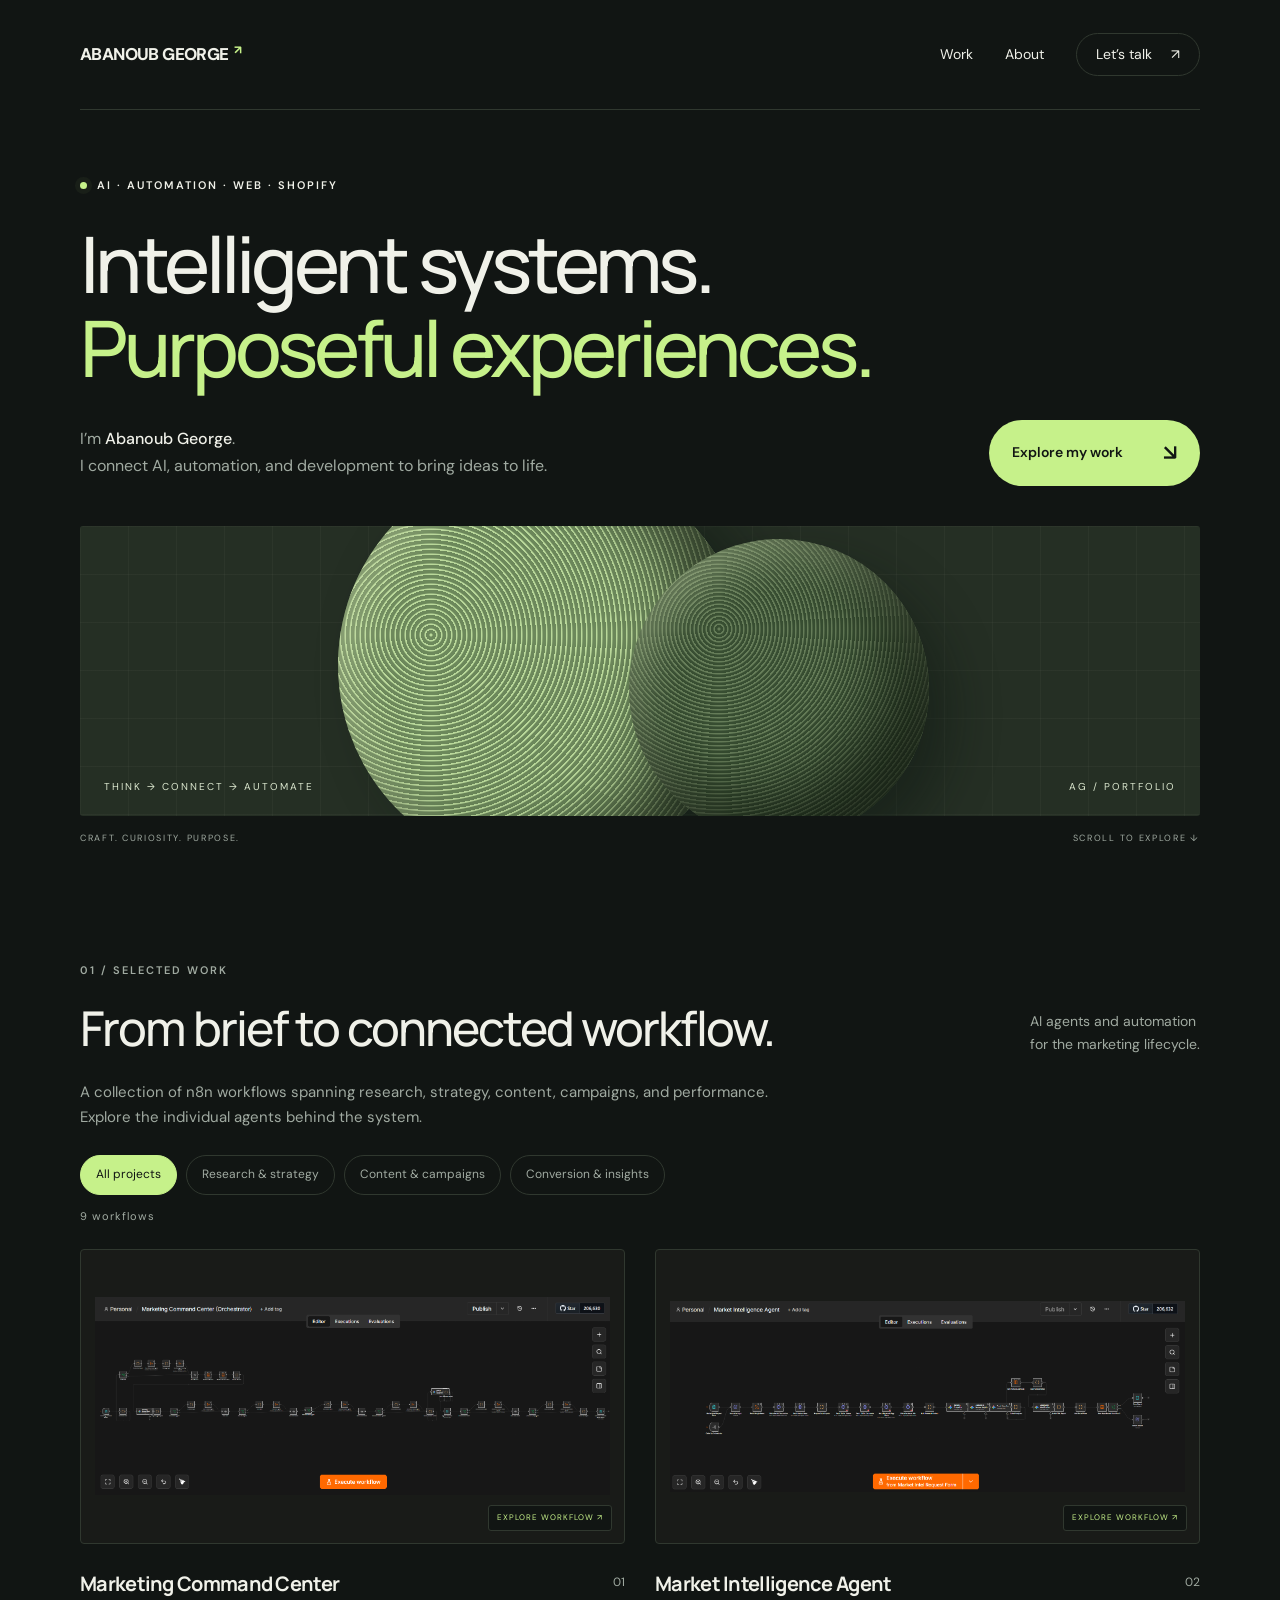
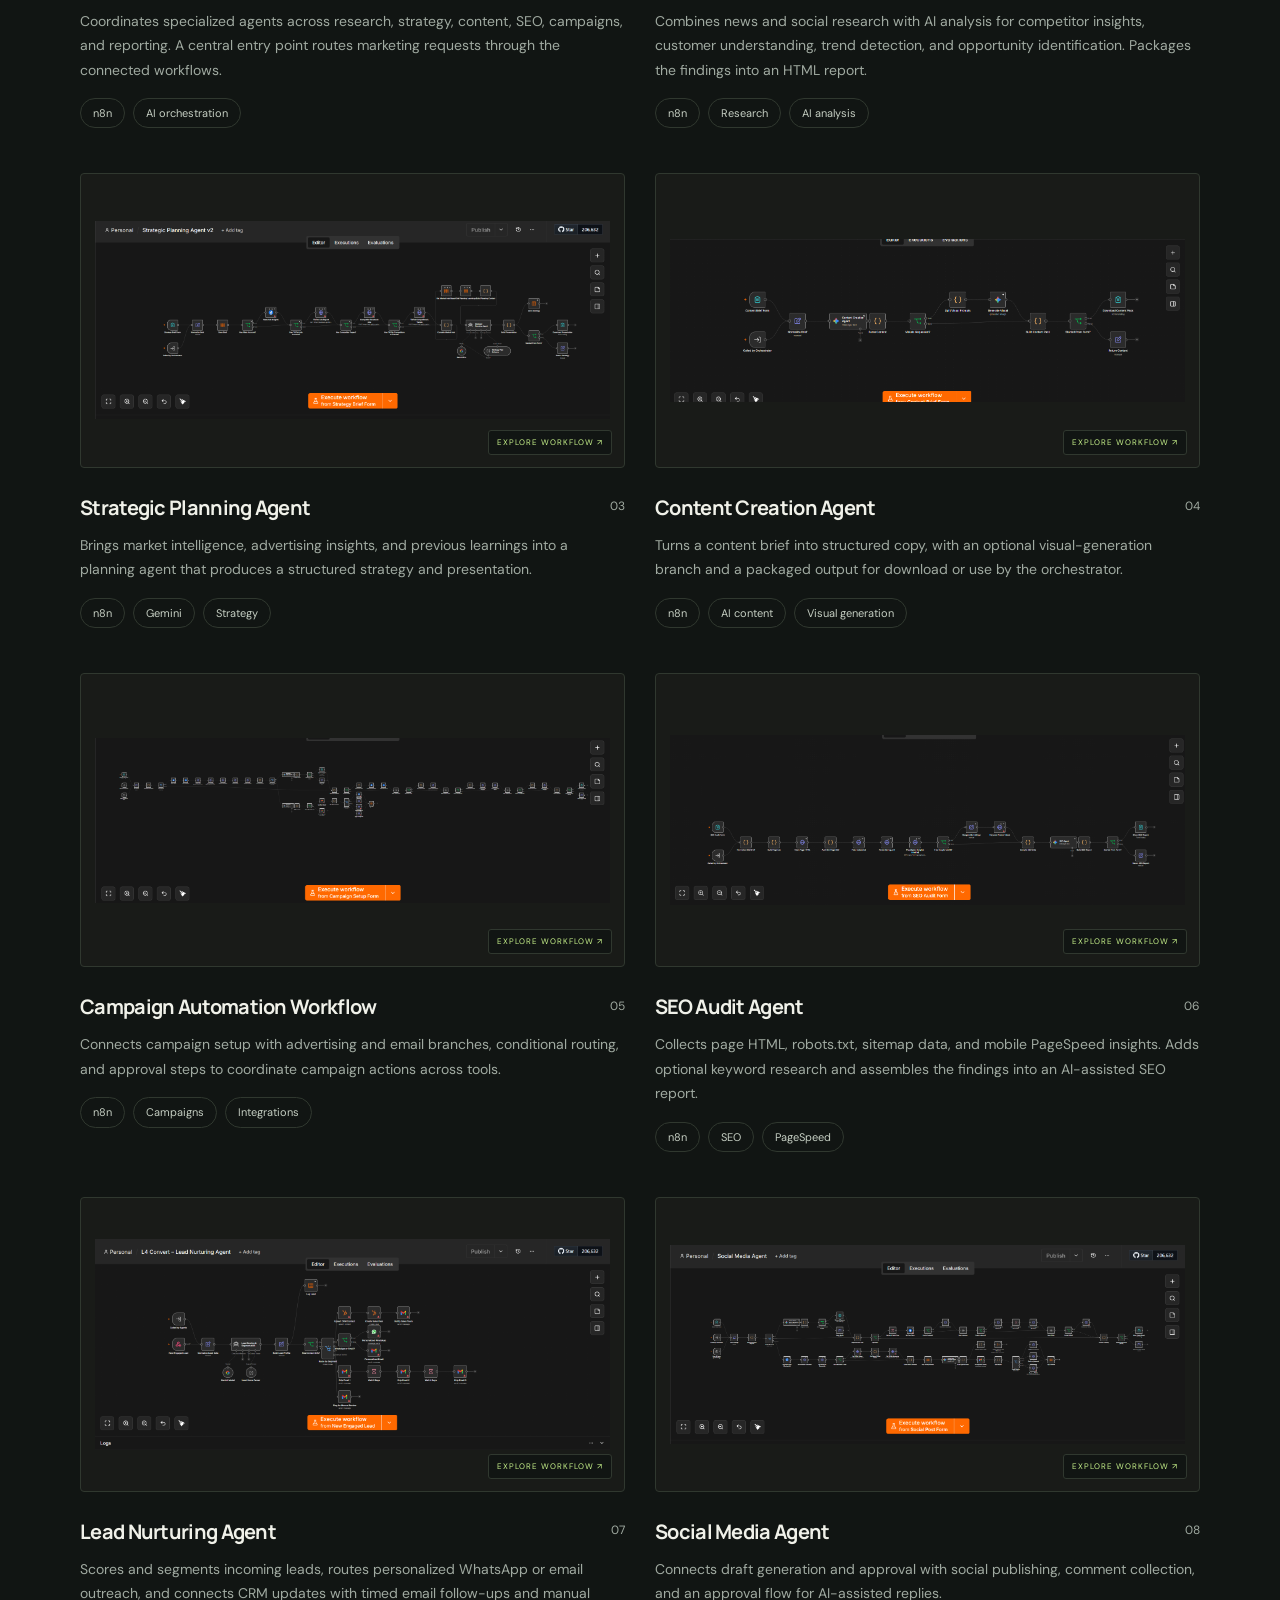
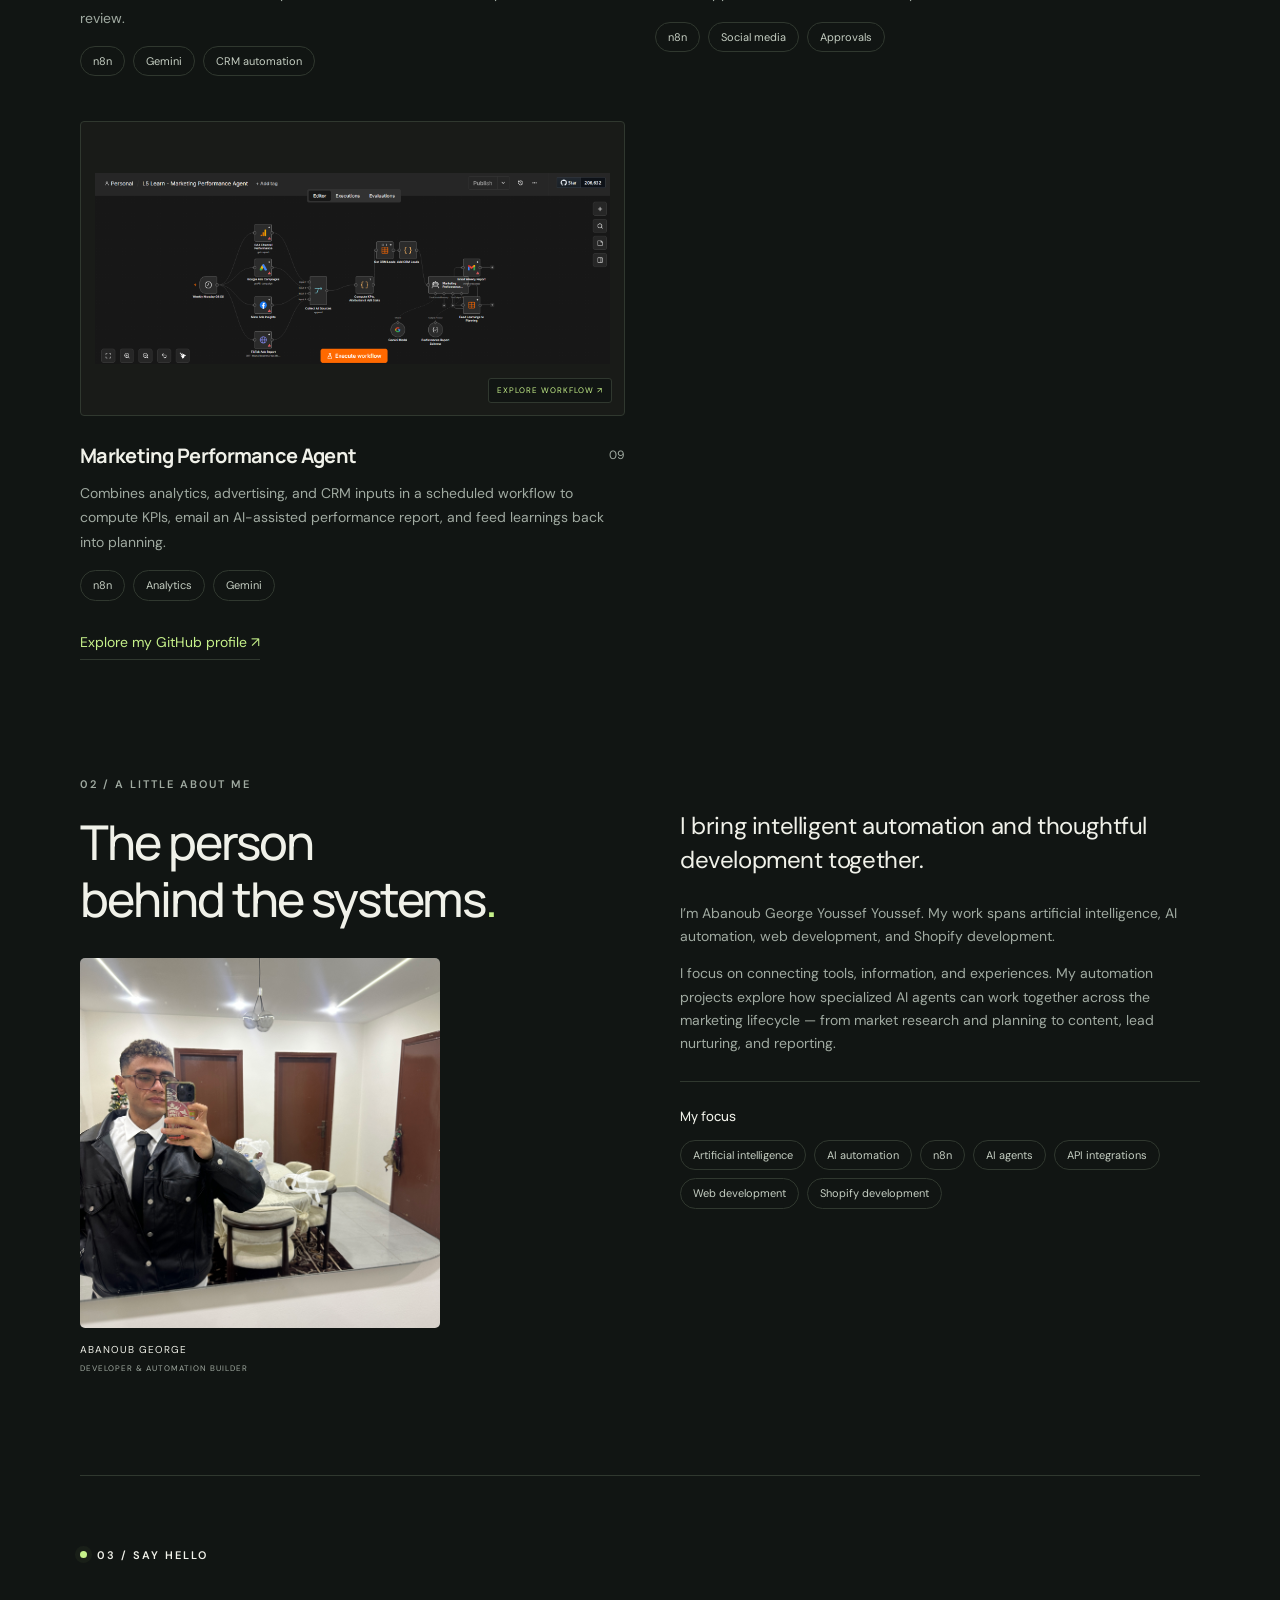
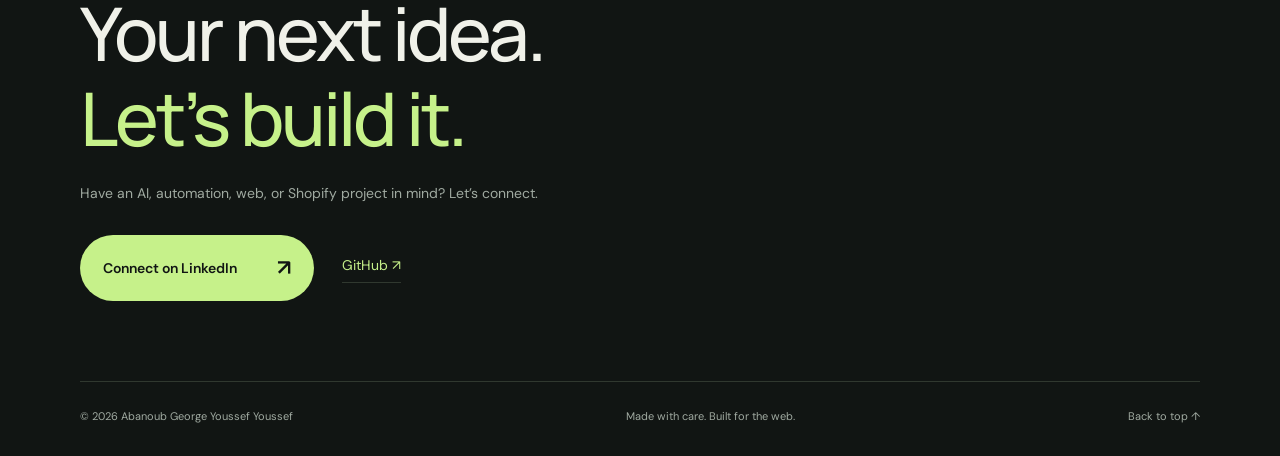
==== index.html @ 72276d2d "Publish personalized portfolio with project gallery" ====
<!doctype html>
<html lang="en">
<head>
  <meta charset="utf-8">
  <meta name="viewport" content="width=device-width, initial-scale=1">
  <meta name="description" content="Abanoub George Youssef Youssef — AI, AI automation, web development, and Shopify development. Explore my connected marketing agents and automation workflows.">
  <meta name="theme-color" content="#111513">
  <title>Abanoub George | AI, Automation & Web Development</title>
  <link rel="icon" href="favicon.svg" type="image/svg+xml">
  <link rel="stylesheet" href="styles.css">
  <link rel="stylesheet" href="personal.css">
</head>
<body>
  <a class="skip-link" href="#main">Skip to content</a>
  <header class="header wrap">
    <a class="brand" href="#" aria-label="Portfolio home">ABANOUB GEORGE<span>↗</span></a>
    <nav aria-label="Main navigation"><a href="#work">Work</a><a href="#about">About</a><a class="nav-contact" href="#contact">Let’s talk <span aria-hidden="true">↗</span></a></nav>
  </header>
  <main id="main">
    <section class="hero wrap" aria-labelledby="hero-title">
      <div class="eyebrow"><span class="dot"></span> AI · AUTOMATION · WEB · SHOPIFY</div>
      <h1 id="hero-title">Intelligent systems.<br><span>Purposeful experiences.</span></h1>
      <div class="hero-bottom"><p>I’m <strong>Abanoub George</strong>.<br>I connect AI, automation, and development to bring ideas to life.</p><a class="button" href="#work">Explore my work <span aria-hidden="true">↘</span></a></div>
      <div class="hero-art" aria-hidden="true"><div class="art-grid"></div><div class="orb orb-one"></div><div class="orb orb-two"></div><div class="art-label">THINK → CONNECT → AUTOMATE</div><span class="art-number">AG / PORTFOLIO</span></div>
      <div class="hero-caption"><span>CRAFT. CURIOSITY. PURPOSE.</span><span>SCROLL TO EXPLORE ↓</span></div>
    </section>
    <section id="work" class="section wrap" aria-labelledby="work-title">
      <div class="section-heading"><div><p class="eyebrow">01 / SELECTED WORK</p><h2 id="work-title">From brief to connected workflow.</h2></div><p>AI agents and automation<br>for the marketing lifecycle.</p></div>
      <p class="work-intro">A collection of n8n workflows spanning research, strategy, content, campaigns, and performance. Explore the individual agents behind the system.</p>
      <div class="filters" role="group" aria-label="Filter projects" hidden><button type="button" class="filter active" data-filter="all" aria-pressed="true">All projects</button><button type="button" class="filter" data-filter="strategy" aria-pressed="false">Research & strategy</button><button type="button" class="filter" data-filter="execution" aria-pressed="false">Content & campaigns</button><button type="button" class="filter" data-filter="growth" aria-pressed="false">Conversion & insights</button></div>
      <p id="project-count" class="project-count" aria-live="polite"></p>
      <div class="projects">
        <article class="project" data-category="strategy"><a class="project-art screenshot" href="assets/orchestrator.png" data-preview="Marketing Command Center" aria-label="Enlarge Marketing Command Center screenshot"><img src="assets/orchestrator.png" alt="Marketing Command Center n8n workflow" loading="lazy" width="1670" height="640"><span class="image-hint">EXPLORE WORKFLOW ↗</span></a><div class="project-meta"><h3>Marketing Command Center</h3><span>01</span></div><p>Coordinates specialized agents across research, strategy, content, SEO, campaigns, and reporting. A central entry point routes marketing requests through the connected workflows.</p><div class="tags"><span>n8n</span><span>AI orchestration</span></div></article>
        <article class="project" data-category="strategy"><a class="project-art screenshot" href="assets/market-intelligence.png" data-preview="Market Intelligence Agent" aria-label="Enlarge Market Intelligence Agent screenshot"><img src="assets/market-intelligence.png" alt="Market Intelligence Agent n8n workflow" loading="lazy" width="1670" height="640"><span class="image-hint">EXPLORE WORKFLOW ↗</span></a><div class="project-meta"><h3>Market Intelligence Agent</h3><span>02</span></div><p>Combines news and social research with AI analysis for competitor insights, customer understanding, trend detection, and opportunity identification. Packages the findings into an HTML report.</p><div class="tags"><span>n8n</span><span>Research</span><span>AI analysis</span></div></article>
        <article class="project" data-category="strategy"><a class="project-art screenshot" href="assets/strategic-planning.png" data-preview="Strategic Planning Agent" aria-label="Enlarge Strategic Planning Agent screenshot"><img src="assets/strategic-planning.png" alt="Strategic Planning Agent n8n workflow" loading="lazy" width="1670" height="640"><span class="image-hint">EXPLORE WORKFLOW ↗</span></a><div class="project-meta"><h3>Strategic Planning Agent</h3><span>03</span></div><p>Brings market intelligence, advertising insights, and previous learnings into a planning agent that produces a structured strategy and presentation.</p><div class="tags"><span>n8n</span><span>Gemini</span><span>Strategy</span></div></article>
        <article class="project" data-category="execution"><a class="project-art screenshot" href="assets/content-creation.png" data-preview="Content Creation Agent" aria-label="Enlarge Content Creation Agent screenshot"><img src="assets/content-creation.png" alt="Content Creation Agent n8n workflow" loading="lazy" width="1670" height="640"><span class="image-hint">EXPLORE WORKFLOW ↗</span></a><div class="project-meta"><h3>Content Creation Agent</h3><span>04</span></div><p>Turns a content brief into structured copy, with an optional visual-generation branch and a packaged output for download or use by the orchestrator.</p><div class="tags"><span>n8n</span><span>AI content</span><span>Visual generation</span></div></article>
        <article class="project" data-category="execution"><a class="project-art screenshot" href="assets/campaign-automation.png" data-preview="Campaign Automation Workflow" aria-label="Enlarge Campaign Automation Workflow screenshot"><img src="assets/campaign-automation.png" alt="Campaign Automation Workflow n8n workflow" loading="lazy" width="1670" height="640"><span class="image-hint">EXPLORE WORKFLOW ↗</span></a><div class="project-meta"><h3>Campaign Automation Workflow</h3><span>05</span></div><p>Connects campaign setup with advertising and email branches, conditional routing, and approval steps to coordinate campaign actions across tools.</p><div class="tags"><span>n8n</span><span>Campaigns</span><span>Integrations</span></div></article>
        <article class="project" data-category="growth"><a class="project-art screenshot" href="assets/seo-agent.png" data-preview="SEO Audit Agent" aria-label="Enlarge SEO Audit Agent screenshot"><img src="assets/seo-agent.png" alt="SEO Audit Agent n8n workflow" loading="lazy" width="1670" height="640"><span class="image-hint">EXPLORE WORKFLOW ↗</span></a><div class="project-meta"><h3>SEO Audit Agent</h3><span>06</span></div><p>Collects page HTML, robots.txt, sitemap data, and mobile PageSpeed insights. Adds optional keyword research and assembles the findings into an AI-assisted SEO report.</p><div class="tags"><span>n8n</span><span>SEO</span><span>PageSpeed</span></div></article>
        <article class="project" data-category="growth"><a class="project-art screenshot" href="assets/lead-nurturing.png" data-preview="Lead Nurturing Agent" aria-label="Enlarge Lead Nurturing Agent screenshot"><img src="assets/lead-nurturing.png" alt="Lead Nurturing Agent n8n workflow" loading="lazy" width="1670" height="640"><span class="image-hint">EXPLORE WORKFLOW ↗</span></a><div class="project-meta"><h3>Lead Nurturing Agent</h3><span>07</span></div><p>Scores and segments incoming leads, routes personalized WhatsApp or email outreach, and connects CRM updates with timed email follow-ups and manual review.</p><div class="tags"><span>n8n</span><span>Gemini</span><span>CRM automation</span></div></article>
        <article class="project" data-category="execution"><a class="project-art screenshot" href="assets/social-media.png" data-preview="Social Media Agent" aria-label="Enlarge Social Media Agent screenshot"><img src="assets/social-media.png" alt="Social Media Agent n8n workflow" loading="lazy" width="1670" height="640"><span class="image-hint">EXPLORE WORKFLOW ↗</span></a><div class="project-meta"><h3>Social Media Agent</h3><span>08</span></div><p>Connects draft generation and approval with social publishing, comment collection, and an approval flow for AI-assisted replies.</p><div class="tags"><span>n8n</span><span>Social media</span><span>Approvals</span></div></article>
        <article class="project" data-category="growth"><a class="project-art screenshot" href="assets/marketing-performance.png" data-preview="Marketing Performance Agent" aria-label="Enlarge Marketing Performance Agent screenshot"><img src="assets/marketing-performance.png" alt="Marketing Performance Agent n8n workflow" loading="lazy" width="1670" height="640"><span class="image-hint">EXPLORE WORKFLOW ↗</span></a><div class="project-meta"><h3>Marketing Performance Agent</h3><span>09</span></div><p>Combines analytics, advertising, and CRM inputs in a scheduled workflow to compute KPIs, email an AI-assisted performance report, and feed learnings back into planning.</p><div class="tags"><span>n8n</span><span>Analytics</span><span>Gemini</span></div></article>
      </div>
      <a class="text-link" href="https://github.com/abanoubgeorge20" target="_blank" rel="noopener noreferrer">Explore my GitHub profile ↗</a>
    </section>
    <section id="about" class="section wrap about" aria-labelledby="about-title"><div><p class="eyebrow">02 / A LITTLE ABOUT ME</p><h2 id="about-title">The person<br>behind the systems<span class="accent">.</span></h2><figure class="portrait"><img src="assets/abanoub-george.jpg" alt="Abanoub George Youssef Youssef" width="3024" height="4032" loading="lazy"><figcaption>ABANOUB GEORGE <span>DEVELOPER &amp; AUTOMATION BUILDER</span></figcaption></figure></div><div class="about-copy"><p class="large-copy">I bring intelligent automation and thoughtful development together.</p><p>I’m Abanoub George Youssef Youssef. My work spans artificial intelligence, AI automation, web development, and Shopify development.</p><p>I focus on connecting tools, information, and experiences. My automation projects explore how specialized AI agents can work together across the marketing lifecycle — from market research and planning to content, lead nurturing, and reporting.</p><div class="skills"><h3>My focus</h3><div class="tags"><span>Artificial intelligence</span><span>AI automation</span><span>n8n</span><span>AI agents</span><span>API integrations</span><span>Web development</span><span>Shopify development</span></div></div></div></section>
    <section id="contact" class="contact wrap" aria-labelledby="contact-title"><p class="eyebrow"><span class="dot"></span>03 / SAY HELLO</p><h2 id="contact-title">Your next idea.<br><span>Let’s build it.</span></h2><p>Have an AI, automation, web, or Shopify project in mind? Let’s connect.</p><div class="social-links"><a class="button" href="https://www.linkedin.com/in/abanoubgeorge23/" target="_blank" rel="noopener noreferrer">Connect on LinkedIn <span aria-hidden="true">↗</span></a><a class="text-link" href="https://github.com/abanoubgeorge20" target="_blank" rel="noopener noreferrer">GitHub ↗</a></div></section>
  </main>
  <footer class="footer wrap"><span>© <span id="year">2026</span> Abanoub George Youssef Youssef</span><span>Made with care. Built for the web.</span><a href="#">Back to top ↑</a></footer>
  <dialog id="image-dialog" aria-labelledby="preview-title"><div class="preview-header"><h2 id="preview-title">Workflow preview</h2><button type="button" class="dialog-close" aria-label="Close screenshot preview">✕</button></div><div class="preview-scroll"><img id="preview-image" alt=""></div><p>Scroll horizontally to explore the full workflow.</p></dialog>
  <script src="script.js"></script>
</body>
</html>
---- styles.css ----
@import url('https://fonts.googleapis.com/css2?family=DM+Sans:wght@400;500;600;700&family=Manrope:wght@400;500;600;700;800&display=swap');
:root{--bg:#111513;--surface:#1a201c;--text:#f0f1e9;--muted:#a0aaa1;--accent:#c6f18a;--line:#30382f}*{box-sizing:border-box}html{scroll-behavior:smooth;scroll-padding-top:30px}body{margin:0;background:var(--bg);color:var(--text);font-family:'DM Sans',sans-serif;font-size:16px;line-height:1.65}a{color:inherit;text-decoration:none}a:focus-visible{outline:2px solid var(--accent);outline-offset:7px}::selection{background:var(--accent);color:var(--bg)}.wrap{width:min(1120px,calc(100% - 80px));margin-inline:auto}.header{display:flex;justify-content:space-between;align-items:center;min-height:110px;border-bottom:1px solid var(--line)}.brand{font-size:17px;font-weight:800;letter-spacing:-.6px}.brand span{color:var(--accent);vertical-align:super;font-size:12px;margin-left:5px}nav{display:flex;align-items:center;gap:32px;font-size:14px}nav>a:hover,.footer a:hover{color:var(--accent)}.nav-contact{border:1px solid var(--line);border-radius:30px;padding:9px 19px}.nav-contact span{margin-left:15px}.hero{padding-top:66px}.eyebrow{font-size:11px;letter-spacing:2px;font-weight:600;display:flex;align-items:center;gap:10px}.dot{width:7px;height:7px;border-radius:50%;background:var(--accent);display:inline-block;box-shadow:0 0 0 5px #c6f18a0b}h1,h2,h3,p{margin-top:0}h1,h2,h3{font-family:Manrope,sans-serif}h1{font-size:clamp(52px,7.9vw,98px);font-weight:500;line-height:1.08;letter-spacing:-6px;margin:27px 0 30px}h1>span{color:var(--accent)}.hero-bottom{display:flex;justify-content:space-between;align-items:center;margin-bottom:40px}.hero-bottom p{color:var(--muted);margin:0;font-size:16px}.hero-bottom strong{color:var(--text);font-weight:500}.button{display:flex;gap:40px;align-items:center;padding:15px 23px;background:var(--accent);color:var(--bg);border-radius:40px;font-size:14px;font-weight:600;transition:transform .2s}.button:hover{transform:translateY(-3px)}.button span{font-size:22px}.hero-art{height:290px;background:#252f24;position:relative;overflow:hidden;border-radius:3px}.art-grid{position:absolute;inset:0;background-image:linear-gradient(#e7f6c909 1px,transparent 1px),linear-gradient(90deg,#e7f6c909 1px,transparent 1px);background-size:48px 48px}.orb{position:absolute;width:410px;height:410px;border-radius:50%;top:-66px;box-shadow:inset -35px -35px 70px #080e09b3,inset 10px 15px 40px #f1ffcc55,20px 25px 50px #0b130e66}.orb-one{left:23%;background:repeating-radial-gradient(ellipse at 30% 30%,#b9d89a 0px,#b9d89a 1px,#6c885b 2px,#6c885b 5px);transform:rotate(-30deg)}.orb-two{left:49%;top:13px;width:300px;height:300px;background:repeating-radial-gradient(ellipse at 30% 30%,#667d59 0px,#667d59 1px,#384e32 2px,#384e32 4px)}.art-label,.art-number{position:absolute;bottom:20px;font-size:10px;letter-spacing:2px;color:#dbe7ce}.art-label{left:24px}.art-number{right:24px}.hero-caption{display:flex;justify-content:space-between;font-size:9px;letter-spacing:1.7px;color:var(--muted);margin-top:15px}.section{padding-top:115px}.section-heading{display:flex;justify-content:space-between;align-items:end;margin-bottom:20px}.section-heading .eyebrow,.about .eyebrow{color:var(--muted);margin-bottom:20px}h2{font-size:clamp(32px,4vw,48px);letter-spacing:-2px;line-height:1.2;font-weight:500;margin-bottom:0}.section-heading>p{font-size:14px;color:var(--muted);margin-bottom:0}.template-note{color:var(--muted);font-size:12px;margin-bottom:25px}.projects{display:grid;grid-template-columns:1fr 1fr;gap:30px}.project-art{height:340px;display:flex;align-items:center;justify-content:center;overflow:hidden;border-radius:4px}.dashboard{background:#c2cdb7}.mock-window{width:83%;background:#f8faf5;color:#252e24;box-shadow:0 20px 40px #25361a25;border-radius:7px;transform:rotate(-5deg)}.mock-top{border-bottom:1px solid #e2e8df;padding:15px 20px;display:flex;justify-content:space-between;align-items:center}.mock-top b{font-size:17px}.mock-top>span{font-size:8px;color:#758171}.mock-body{display:flex}.mock-sidebar{padding:18px;line-height:2.8;font-size:12px;border-right:1px solid #e2e8df;color:#798771}.mock-content{padding:23px 18px;flex:1}.mock-small{font-size:6px;letter-spacing:1.3px}.mock-title{font-size:17px;font-weight:600;margin:9px 0 15px;letter-spacing:-.6px}.mock-stats{display:flex;gap:35px;font-size:23px;line-height:1.2}.mock-stats span{display:block;font-size:7px;color:#7b8675;margin-top:5px}.bars{height:62px;display:flex;gap:8px;align-items:end;border-bottom:1px solid #dce4d6;margin-top:12px}.bars i{background:#7f9a66;width:10%;height:35%;border-radius:3px 3px 0 0}.bars i:nth-child(2n){height:65%;background:#c0cfac}.bars i:nth-child(3n){height:50%}.bars i:nth-child(4n){height:90%}.editorial{background:#c7bcae}.editorial-page{position:relative;background:#eee8dc;width:77%;height:280px;color:#463d30;padding:20px 23px;transform:rotate(5deg);box-shadow:0 20px 40px #3b291f25}.editorial-nav{display:flex;justify-content:space-between;font-size:7px;letter-spacing:1px;border-bottom:1px solid #cfc6b5;padding-bottom:10px}.editorial-nav span{font-size:5px}.editorial-title{font-family:Georgia,serif;font-size:44px;line-height:1.05;position:relative;z-index:1;margin-top:22px}.editorial-title em{font-weight:400}.sculpture{position:absolute;width:120px;height:156px;right:23px;bottom:40px;border:27px solid #ab653c;border-radius:70px 70px 12px 12px;transform:rotate(-15deg);box-shadow:inset 7px 5px 14px #62341750,8px 10px 16px #65442630;background:#dfd4c0}.editorial-footer{position:absolute;bottom:17px;left:23px;right:23px;display:flex;justify-content:space-between;font-size:6px;letter-spacing:1px}.project-meta{display:flex;justify-content:space-between;align-items:center;margin-top:23px}.project-meta h3{font-size:22px;letter-spacing:-.7px;margin:0}.project-meta>span{color:var(--muted);font-size:12px}.project>p{font-size:14px;color:var(--muted);margin:9px 0 16px}.tags{display:flex;gap:8px;flex-wrap:wrap}.tags>span{font-size:11px;padding:5px 12px;border:1px solid var(--line);border-radius:20px;color:#c5cec2}.about{display:grid;grid-template-columns:1fr 1fr;gap:80px;padding-bottom:100px}.accent{color:var(--accent)}.monogram{margin-top:34px;display:flex;align-items:center;gap:20px;color:var(--accent);font-family:Manrope,sans-serif;font-size:46px;letter-spacing:-4px}.monogram span{font-family:'DM Sans',sans-serif;font-size:9px;letter-spacing:1.4px;color:var(--muted);border-left:1px solid var(--line);padding-left:20px}.about-copy{padding-top:34px}.large-copy{font-size:24px;line-height:1.45;letter-spacing:-.4px}.about-copy>p:not(.large-copy){color:var(--muted);font-size:14px}.skills{border-top:1px solid var(--line);padding-top:24px;margin-top:26px}.skills h3{font-size:13px;font-weight:500;display:flex;align-items:center;justify-content:space-between;gap:10px}.skills h3 span{font-size:7px;letter-spacing:1px;color:var(--muted)}.contact{border-top:1px solid var(--line);padding-top:70px;padding-bottom:80px}.contact h2{font-size:clamp(42px,6vw,74px);line-height:1.15;letter-spacing:-3px;margin:26px 0 22px}.contact h2 span{color:var(--accent)}.contact>p:not(.eyebrow){color:var(--muted);font-size:14px}.contact-placeholder{display:inline-flex;gap:50px;padding-bottom:12px;border-bottom:1px solid var(--accent);font-size:18px}.contact-placeholder span{color:var(--accent)}.footer{border-top:1px solid var(--line);display:flex;justify-content:space-between;padding-top:25px;padding-bottom:30px;color:var(--muted);font-size:11px}.skip-link{position:absolute;top:-100px;left:20px;background:var(--accent);color:var(--bg);padding:10px 20px;z-index:10}.skip-link:focus{top:10px}@media(min-width:1500px){.hero{padding-top:85px}}@media(max-width:760px){.wrap{width:calc(100% - 40px)}.header{min-height:86px}.brand{font-size:13px}nav{gap:16px;font-size:12px}.nav-contact{padding:7px 10px}.nav-contact span{margin-left:6px}.hero{padding-top:45px}h1{letter-spacing:-3px;font-size:clamp(43px,9vw,67px)}.hero-bottom{gap:24px;align-items:start;flex-direction:column}.hero-art{height:240px}.orb-one{left:0;width:330px;height:330px;top:-45px}.orb-two{left:43%;width:245px;height:245px;top:15px}.hero-caption{font-size:7px;letter-spacing:1px}.section{padding-top:75px}.section-heading{align-items:start;gap:20px}.section-heading>p{display:none}.projects{grid-template-columns:1fr;gap:40px}.project-art{height:330px}.about{grid-template-columns:1fr;gap:10px;padding-bottom:60px}.about-copy{padding-top:20px}.monogram{margin-top:22px}.contact{padding:50px 0 60px}.contact h2{letter-spacing:-2px}.footer{flex-wrap:wrap;gap:15px}.footer>span:nth-child(2){display:none}}@media(prefers-reduced-motion:reduce){html{scroll-behavior:auto}.button{transition:none}}
---- personal.css ----
/* Personalized project gallery and accessible screenshot previews. */
.portrait{margin:30px 0 0;max-width:360px}.portrait img{display:block;width:100%;height:370px;object-fit:cover;object-position:25% 37%;border-radius:5px}.portrait figcaption{font-size:10px;letter-spacing:1px;margin-top:14px;color:var(--text)}.portrait figcaption span{display:block;font-size:8px;color:var(--muted);margin-top:3px}
h1{font-size:clamp(42px,6.3vw,78px);letter-spacing:-4px}
.section-heading{gap:32px}.section-heading h2{max-width:700px}.section-heading>p{flex-shrink:0}
.work-intro{color:var(--muted);max-width:700px;font-size:15px;margin:24px 0}
.filters{display:flex;flex-wrap:wrap;gap:9px;margin:25px 0 12px}.filters[hidden],.project[hidden]{display:none}
button{font:inherit;cursor:pointer}button:focus-visible{outline:2px solid var(--accent);outline-offset:5px}
.filter{background:transparent;color:var(--muted);border:1px solid var(--line);border-radius:24px;padding:9px 15px;font-size:12px}.filter:hover{color:var(--text);border-color:var(--muted)}.filter.active{background:var(--accent);border-color:var(--accent);color:var(--bg)}
.project-count{font-size:11px;letter-spacing:1px;color:var(--muted);margin-bottom:24px}
.projects{row-gap:45px}.project{min-width:0}.project-art.screenshot{height:auto;aspect-ratio:1.85;position:relative;background:#191b18;border:1px solid var(--line);padding:14px;transition:border-color .2s}
.screenshot img{display:block;width:100%;height:100%;object-fit:contain}.screenshot:hover{border-color:var(--accent)}.image-hint{position:absolute;bottom:12px;right:12px;padding:5px 8px;background:#111513ed;color:var(--accent);font-size:8px;letter-spacing:1px;border:1px solid var(--line);border-radius:3px}
.project-meta{gap:15px}.project-meta h3{font-size:20px}.project>p{line-height:1.75}.text-link{display:inline-block;color:var(--accent);font-size:14px;border-bottom:1px solid var(--line);padding-bottom:5px;margin-top:30px}.text-link:hover{border-color:var(--accent)}
.social-links{display:flex;align-items:center;gap:28px;flex-wrap:wrap;margin-top:30px}.social-links .text-link{margin-top:0}
dialog{width:min(1400px,94vw);max-height:90vh;background:var(--bg);color:var(--text);border:1px solid var(--line);border-radius:12px;padding:24px}dialog::backdrop{background:#000c;backdrop-filter:blur(5px)}.preview-header{display:flex;align-items:center;justify-content:space-between;gap:20px;margin-bottom:20px}.preview-header h2{font-size:22px;letter-spacing:-.5px}.dialog-close{flex-shrink:0;color:var(--text);background:var(--surface);border:1px solid var(--line);border-radius:50%;width:42px;height:42px}.preview-scroll{overflow:auto;max-height:65vh;background:#171717}.preview-scroll img{display:block;width:auto;max-width:none;max-height:62vh;min-height:270px}dialog>p{font-size:12px;color:var(--muted);margin:12px 0 0}body:has(dialog[open]){overflow:hidden}
@media(max-width:760px){h1{font-size:clamp(34px,7.8vw,57px);letter-spacing:-2px}.header{flex-wrap:wrap;gap:10px;padding-block:20px}.brand{font-size:12px}nav{gap:12px}.hero .eyebrow{font-size:9px;letter-spacing:1px}.section-heading h2{font-size:34px}.filter{font-size:11px;padding:8px 11px}.project-art.screenshot{aspect-ratio:1.65}.preview-header h2{font-size:18px}dialog{padding:16px}.footer{font-size:10px}}
@media(prefers-reduced-motion:reduce){.screenshot{transition:none}}
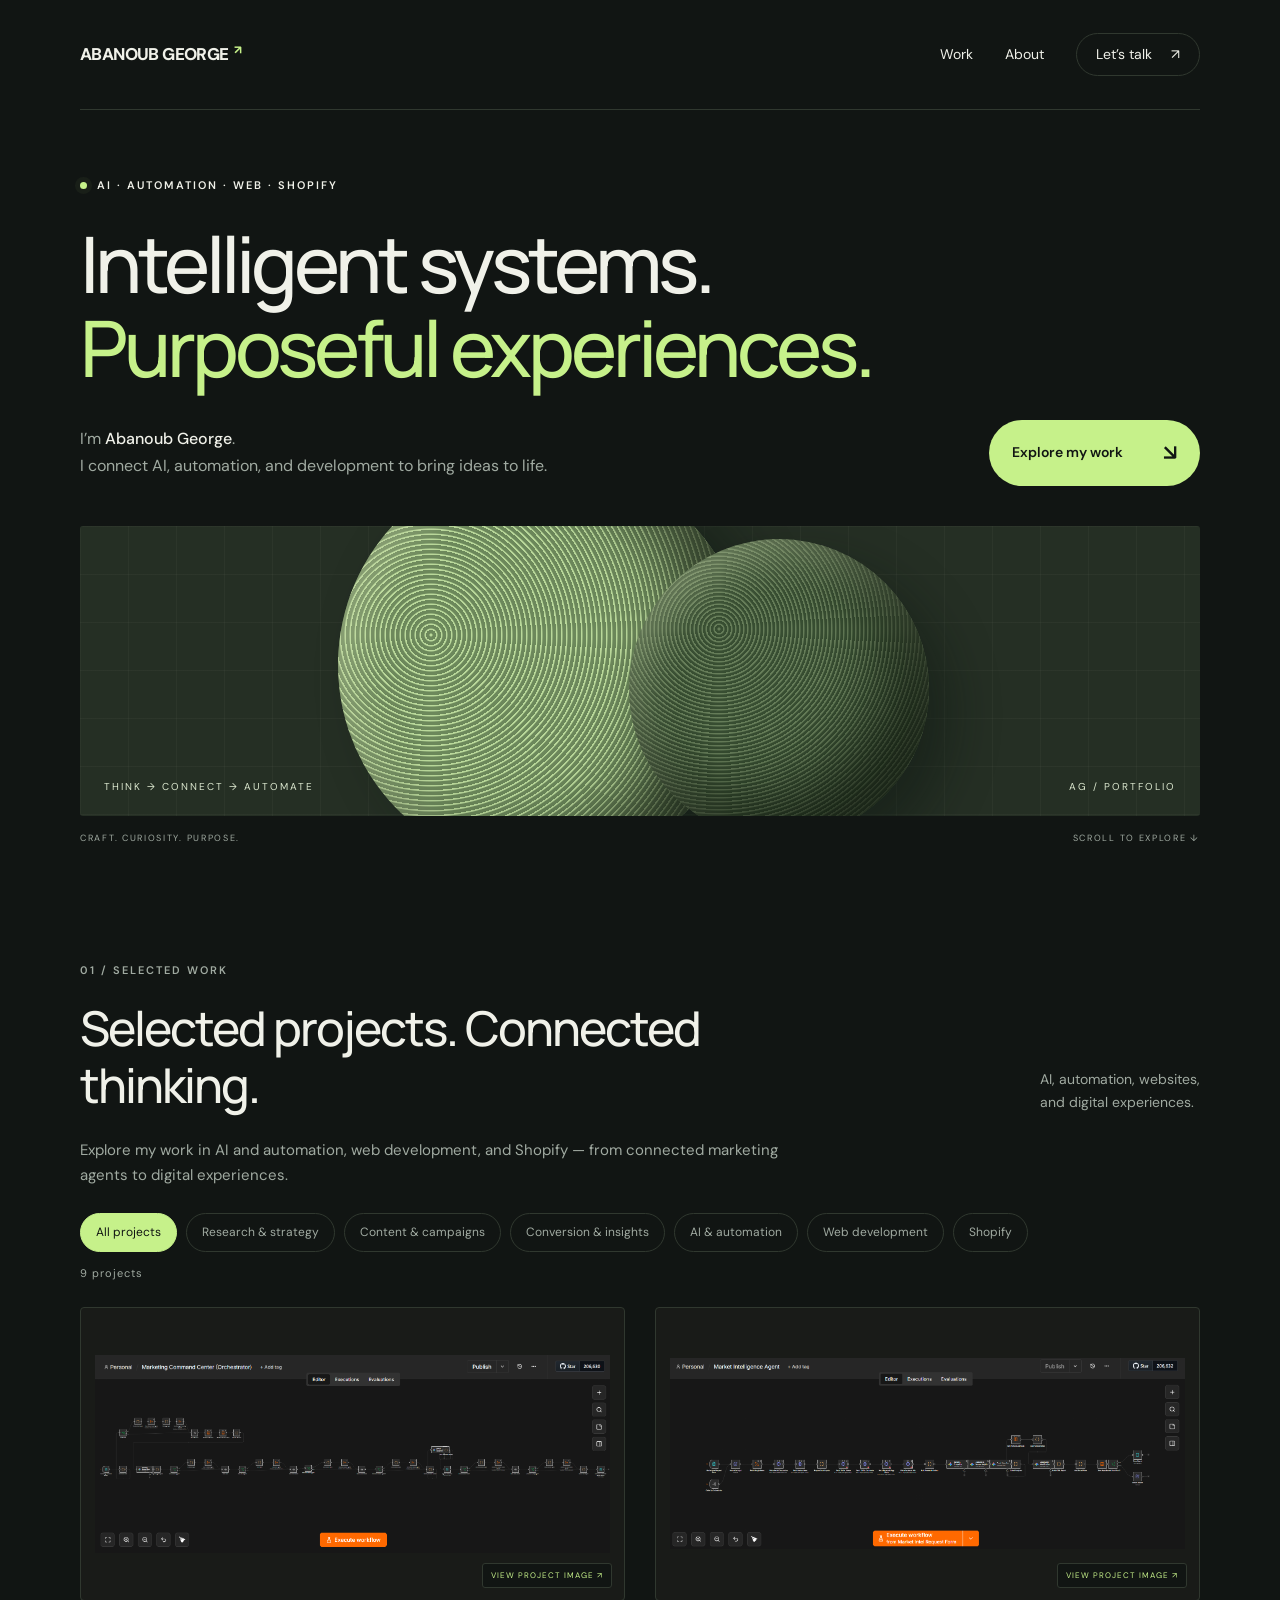
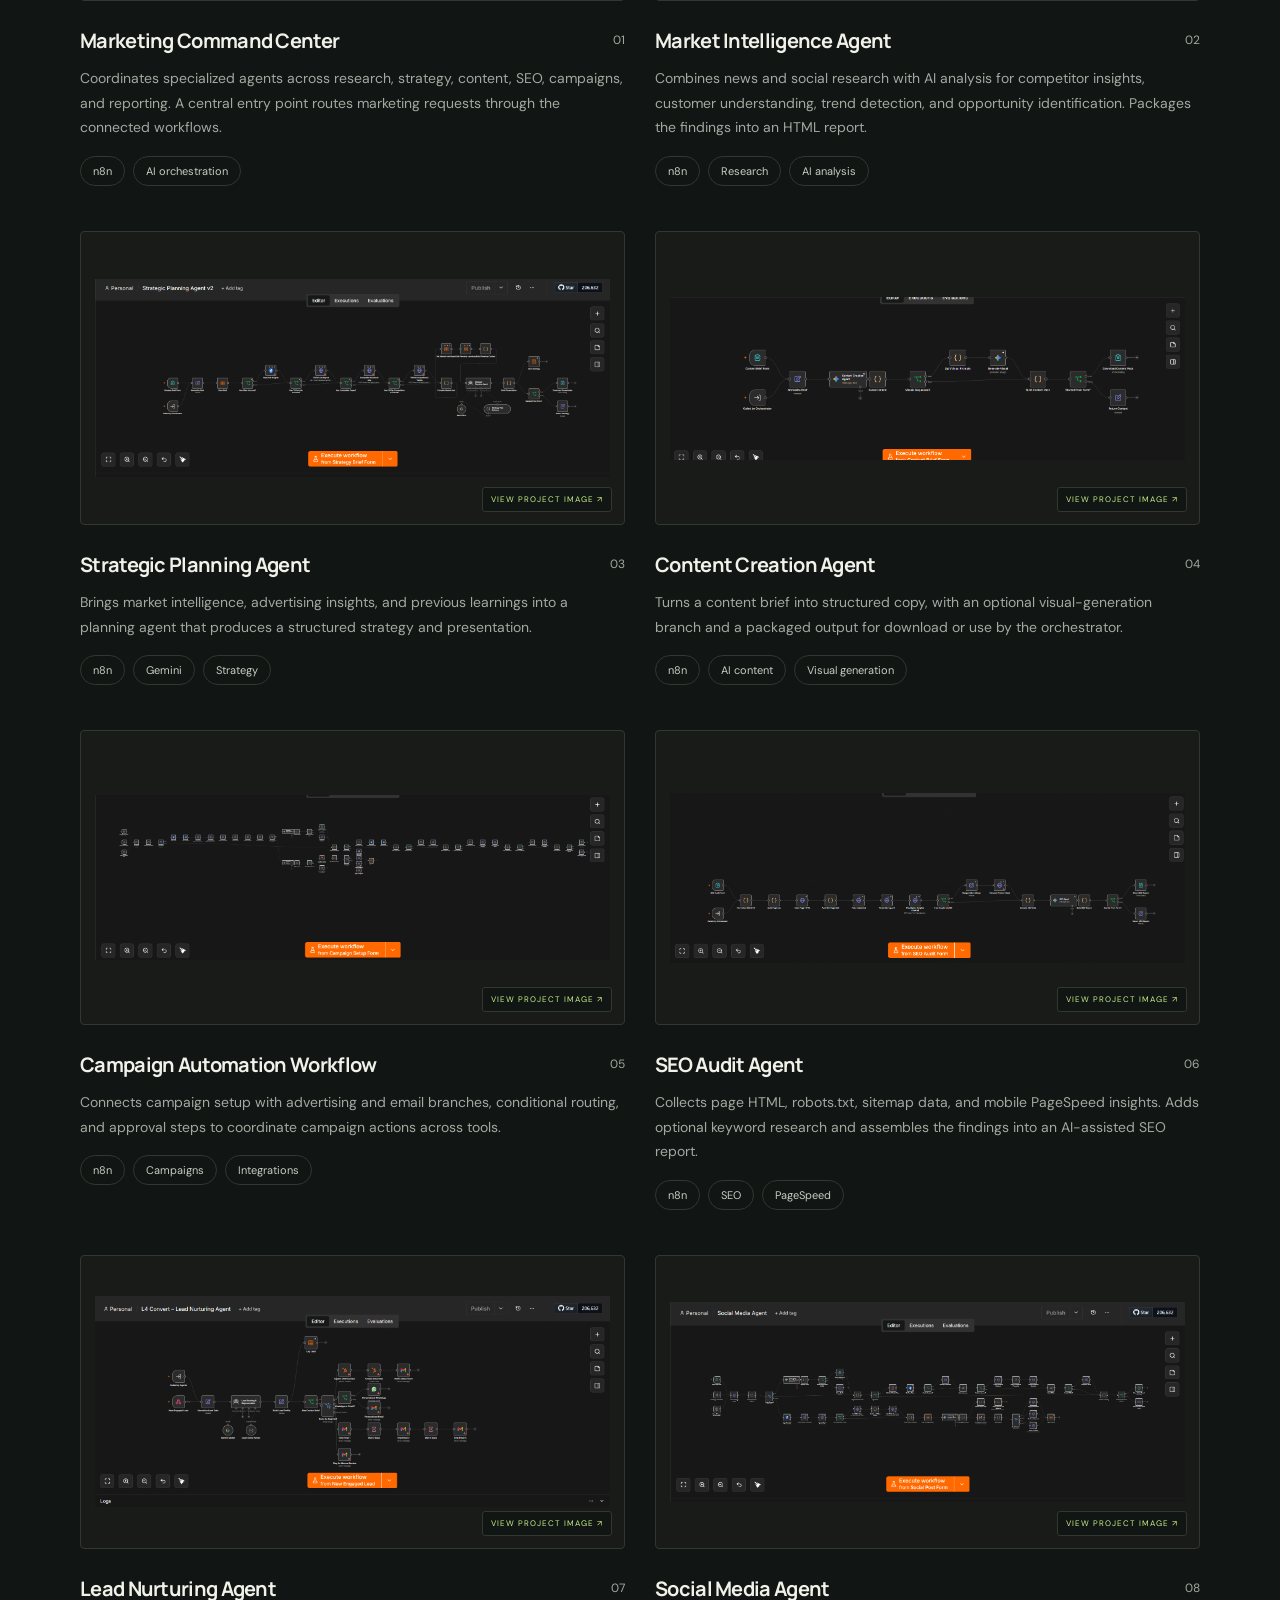
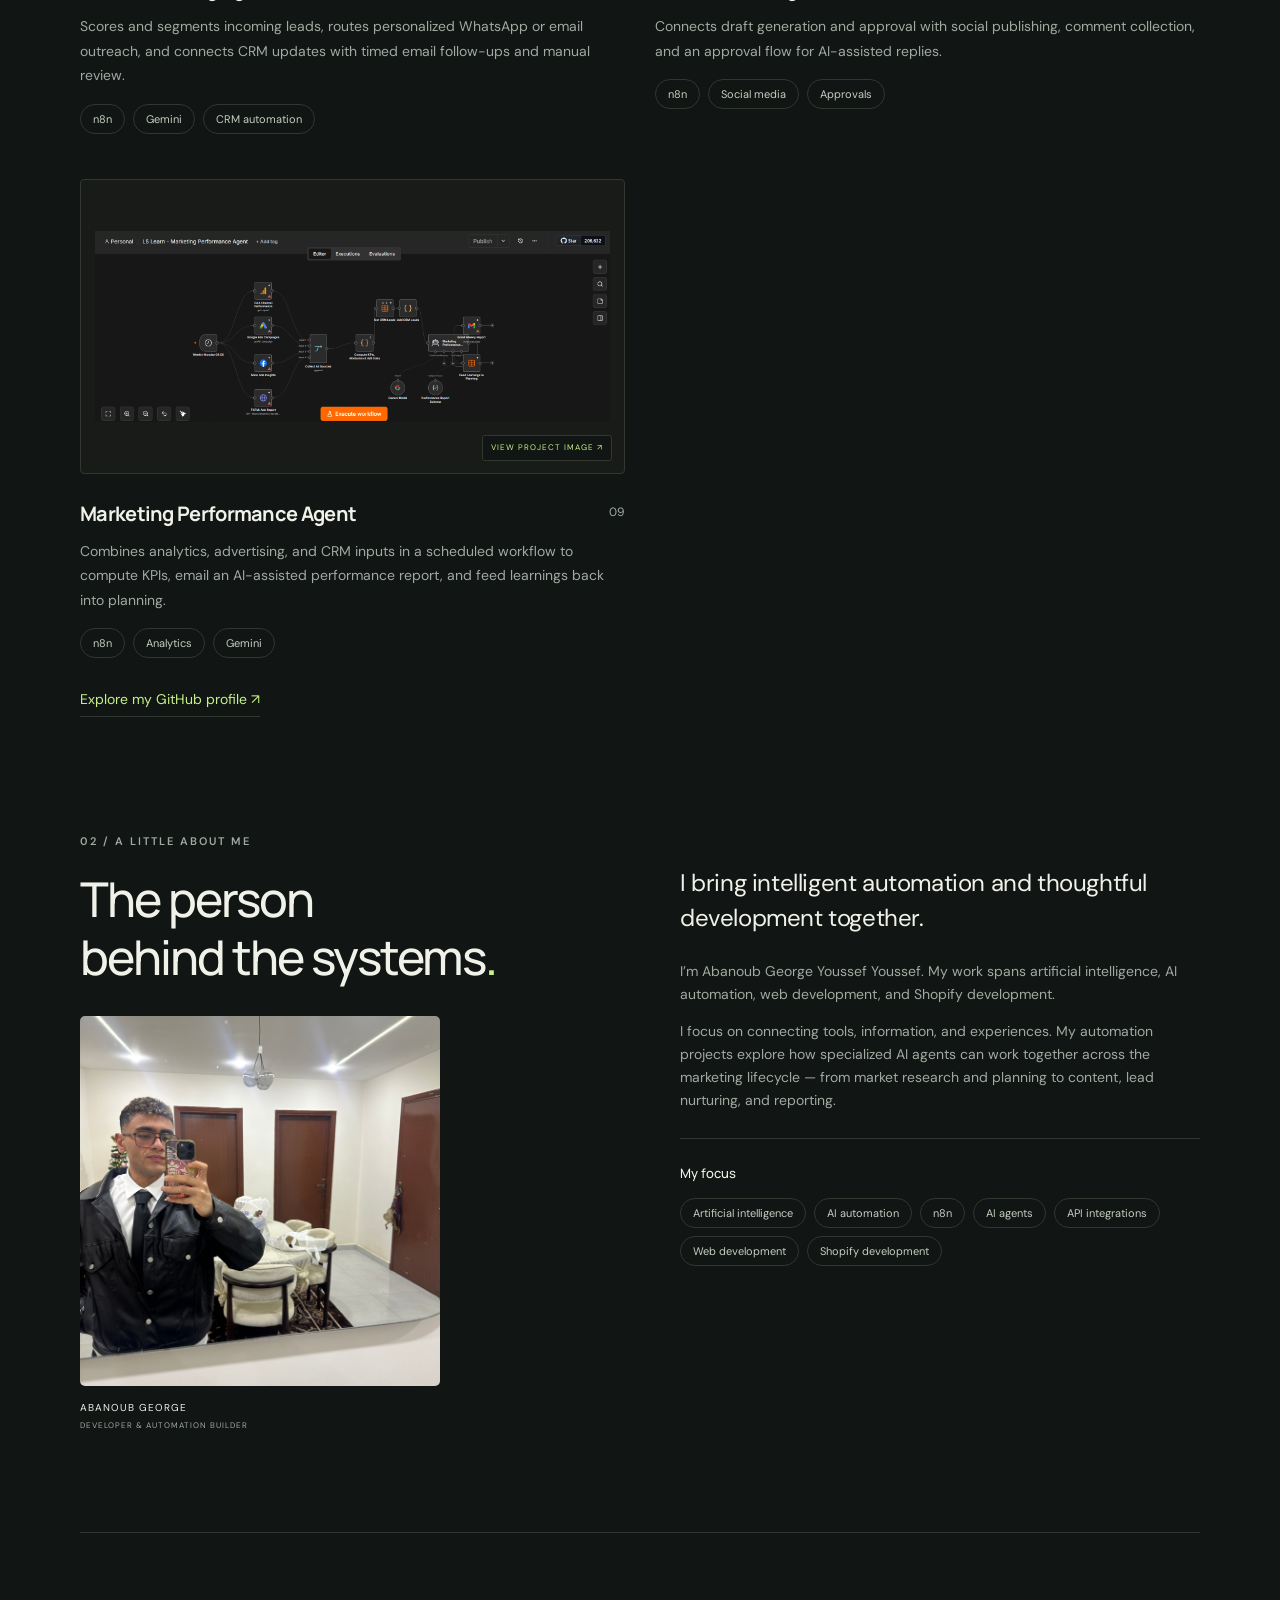
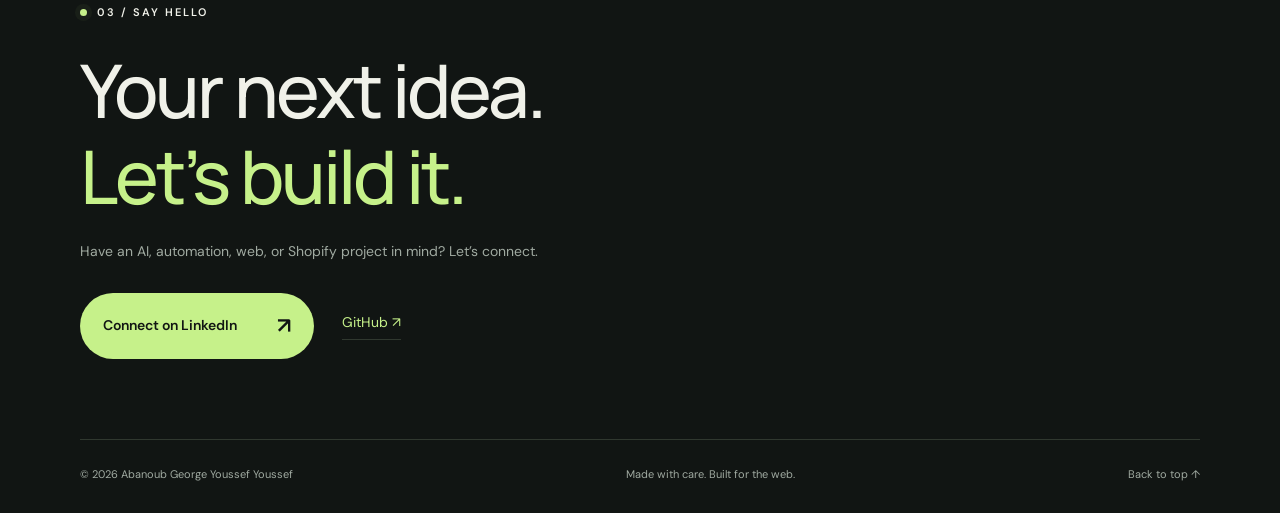
==== commit 556ff320: "Support portfolio project management and new project categories" ====
--- a/index.html
+++ b/index.html
@@ -25,20 +25,22 @@
       <div class="hero-caption"><span>CRAFT. CURIOSITY. PURPOSE.</span><span>SCROLL TO EXPLORE ↓</span></div>
     </section>
     <section id="work" class="section wrap" aria-labelledby="work-title">
-      <div class="section-heading"><div><p class="eyebrow">01 / SELECTED WORK</p><h2 id="work-title">From brief to connected workflow.</h2></div><p>AI agents and automation<br>for the marketing lifecycle.</p></div>
-      <p class="work-intro">A collection of n8n workflows spanning research, strategy, content, campaigns, and performance. Explore the individual agents behind the system.</p>
-      <div class="filters" role="group" aria-label="Filter projects" hidden><button type="button" class="filter active" data-filter="all" aria-pressed="true">All projects</button><button type="button" class="filter" data-filter="strategy" aria-pressed="false">Research & strategy</button><button type="button" class="filter" data-filter="execution" aria-pressed="false">Content & campaigns</button><button type="button" class="filter" data-filter="growth" aria-pressed="false">Conversion & insights</button></div>
+      <div class="section-heading"><div><p class="eyebrow">01 / SELECTED WORK</p><h2 id="work-title">Selected projects. Connected thinking.</h2></div><p>AI, automation, websites,<br>and digital experiences.</p></div>
+      <p class="work-intro">Explore my work in AI and automation, web development, and Shopify — from connected marketing agents to digital experiences.</p>
+      <div class="filters" role="group" aria-label="Filter projects" hidden><button type="button" class="filter active" data-filter="all" aria-pressed="true">All projects</button><button type="button" class="filter" data-filter="strategy" aria-pressed="false">Research & strategy</button><button type="button" class="filter" data-filter="execution" aria-pressed="false">Content & campaigns</button><button type="button" class="filter" data-filter="growth" aria-pressed="false">Conversion & insights</button><button type="button" class="filter" data-filter="ai" aria-pressed="false">AI & automation</button><button type="button" class="filter" data-filter="web" aria-pressed="false">Web development</button><button type="button" class="filter" data-filter="shopify" aria-pressed="false">Shopify</button></div>
       <p id="project-count" class="project-count" aria-live="polite"></p>
       <div class="projects">
-        <article class="project" data-category="strategy"><a class="project-art screenshot" href="assets/orchestrator.png" data-preview="Marketing Command Center" aria-label="Enlarge Marketing Command Center screenshot"><img src="assets/orchestrator.png" alt="Marketing Command Center n8n workflow" loading="lazy" width="1670" height="640"><span class="image-hint">EXPLORE WORKFLOW ↗</span></a><div class="project-meta"><h3>Marketing Command Center</h3><span>01</span></div><p>Coordinates specialized agents across research, strategy, content, SEO, campaigns, and reporting. A central entry point routes marketing requests through the connected workflows.</p><div class="tags"><span>n8n</span><span>AI orchestration</span></div></article>
-        <article class="project" data-category="strategy"><a class="project-art screenshot" href="assets/market-intelligence.png" data-preview="Market Intelligence Agent" aria-label="Enlarge Market Intelligence Agent screenshot"><img src="assets/market-intelligence.png" alt="Market Intelligence Agent n8n workflow" loading="lazy" width="1670" height="640"><span class="image-hint">EXPLORE WORKFLOW ↗</span></a><div class="project-meta"><h3>Market Intelligence Agent</h3><span>02</span></div><p>Combines news and social research with AI analysis for competitor insights, customer understanding, trend detection, and opportunity identification. Packages the findings into an HTML report.</p><div class="tags"><span>n8n</span><span>Research</span><span>AI analysis</span></div></article>
-        <article class="project" data-category="strategy"><a class="project-art screenshot" href="assets/strategic-planning.png" data-preview="Strategic Planning Agent" aria-label="Enlarge Strategic Planning Agent screenshot"><img src="assets/strategic-planning.png" alt="Strategic Planning Agent n8n workflow" loading="lazy" width="1670" height="640"><span class="image-hint">EXPLORE WORKFLOW ↗</span></a><div class="project-meta"><h3>Strategic Planning Agent</h3><span>03</span></div><p>Brings market intelligence, advertising insights, and previous learnings into a planning agent that produces a structured strategy and presentation.</p><div class="tags"><span>n8n</span><span>Gemini</span><span>Strategy</span></div></article>
-        <article class="project" data-category="execution"><a class="project-art screenshot" href="assets/content-creation.png" data-preview="Content Creation Agent" aria-label="Enlarge Content Creation Agent screenshot"><img src="assets/content-creation.png" alt="Content Creation Agent n8n workflow" loading="lazy" width="1670" height="640"><span class="image-hint">EXPLORE WORKFLOW ↗</span></a><div class="project-meta"><h3>Content Creation Agent</h3><span>04</span></div><p>Turns a content brief into structured copy, with an optional visual-generation branch and a packaged output for download or use by the orchestrator.</p><div class="tags"><span>n8n</span><span>AI content</span><span>Visual generation</span></div></article>
-        <article class="project" data-category="execution"><a class="project-art screenshot" href="assets/campaign-automation.png" data-preview="Campaign Automation Workflow" aria-label="Enlarge Campaign Automation Workflow screenshot"><img src="assets/campaign-automation.png" alt="Campaign Automation Workflow n8n workflow" loading="lazy" width="1670" height="640"><span class="image-hint">EXPLORE WORKFLOW ↗</span></a><div class="project-meta"><h3>Campaign Automation Workflow</h3><span>05</span></div><p>Connects campaign setup with advertising and email branches, conditional routing, and approval steps to coordinate campaign actions across tools.</p><div class="tags"><span>n8n</span><span>Campaigns</span><span>Integrations</span></div></article>
-        <article class="project" data-category="growth"><a class="project-art screenshot" href="assets/seo-agent.png" data-preview="SEO Audit Agent" aria-label="Enlarge SEO Audit Agent screenshot"><img src="assets/seo-agent.png" alt="SEO Audit Agent n8n workflow" loading="lazy" width="1670" height="640"><span class="image-hint">EXPLORE WORKFLOW ↗</span></a><div class="project-meta"><h3>SEO Audit Agent</h3><span>06</span></div><p>Collects page HTML, robots.txt, sitemap data, and mobile PageSpeed insights. Adds optional keyword research and assembles the findings into an AI-assisted SEO report.</p><div class="tags"><span>n8n</span><span>SEO</span><span>PageSpeed</span></div></article>
-        <article class="project" data-category="growth"><a class="project-art screenshot" href="assets/lead-nurturing.png" data-preview="Lead Nurturing Agent" aria-label="Enlarge Lead Nurturing Agent screenshot"><img src="assets/lead-nurturing.png" alt="Lead Nurturing Agent n8n workflow" loading="lazy" width="1670" height="640"><span class="image-hint">EXPLORE WORKFLOW ↗</span></a><div class="project-meta"><h3>Lead Nurturing Agent</h3><span>07</span></div><p>Scores and segments incoming leads, routes personalized WhatsApp or email outreach, and connects CRM updates with timed email follow-ups and manual review.</p><div class="tags"><span>n8n</span><span>Gemini</span><span>CRM automation</span></div></article>
-        <article class="project" data-category="execution"><a class="project-art screenshot" href="assets/social-media.png" data-preview="Social Media Agent" aria-label="Enlarge Social Media Agent screenshot"><img src="assets/social-media.png" alt="Social Media Agent n8n workflow" loading="lazy" width="1670" height="640"><span class="image-hint">EXPLORE WORKFLOW ↗</span></a><div class="project-meta"><h3>Social Media Agent</h3><span>08</span></div><p>Connects draft generation and approval with social publishing, comment collection, and an approval flow for AI-assisted replies.</p><div class="tags"><span>n8n</span><span>Social media</span><span>Approvals</span></div></article>
-        <article class="project" data-category="growth"><a class="project-art screenshot" href="assets/marketing-performance.png" data-preview="Marketing Performance Agent" aria-label="Enlarge Marketing Performance Agent screenshot"><img src="assets/marketing-performance.png" alt="Marketing Performance Agent n8n workflow" loading="lazy" width="1670" height="640"><span class="image-hint">EXPLORE WORKFLOW ↗</span></a><div class="project-meta"><h3>Marketing Performance Agent</h3><span>09</span></div><p>Combines analytics, advertising, and CRM inputs in a scheduled workflow to compute KPIs, email an AI-assisted performance report, and feed learnings back into planning.</p><div class="tags"><span>n8n</span><span>Analytics</span><span>Gemini</span></div></article>
+<!-- PROJECTS:START -->
+<article class="project" data-category="strategy"><a class="project-art screenshot" href="assets/orchestrator.png" data-preview="Marketing Command Center" aria-label="Enlarge Marketing Command Center screenshot"><img src="assets/orchestrator.png" alt="Marketing Command Center project screenshot" loading="lazy"><span class="image-hint">VIEW PROJECT IMAGE ↗</span></a><div class="project-meta"><h3>Marketing Command Center</h3><span>01</span></div><p>Coordinates specialized agents across research, strategy, content, SEO, campaigns, and reporting. A central entry point routes marketing requests through the connected workflows.</p><div class="tags"><span>n8n</span><span>AI orchestration</span></div><div class="project-links"></div></article>
+<article class="project" data-category="strategy"><a class="project-art screenshot" href="assets/market-intelligence.png" data-preview="Market Intelligence Agent" aria-label="Enlarge Market Intelligence Agent screenshot"><img src="assets/market-intelligence.png" alt="Market Intelligence Agent project screenshot" loading="lazy"><span class="image-hint">VIEW PROJECT IMAGE ↗</span></a><div class="project-meta"><h3>Market Intelligence Agent</h3><span>02</span></div><p>Combines news and social research with AI analysis for competitor insights, customer understanding, trend detection, and opportunity identification. Packages the findings into an HTML report.</p><div class="tags"><span>n8n</span><span>Research</span><span>AI analysis</span></div><div class="project-links"></div></article>
+<article class="project" data-category="strategy"><a class="project-art screenshot" href="assets/strategic-planning.png" data-preview="Strategic Planning Agent" aria-label="Enlarge Strategic Planning Agent screenshot"><img src="assets/strategic-planning.png" alt="Strategic Planning Agent project screenshot" loading="lazy"><span class="image-hint">VIEW PROJECT IMAGE ↗</span></a><div class="project-meta"><h3>Strategic Planning Agent</h3><span>03</span></div><p>Brings market intelligence, advertising insights, and previous learnings into a planning agent that produces a structured strategy and presentation.</p><div class="tags"><span>n8n</span><span>Gemini</span><span>Strategy</span></div><div class="project-links"></div></article>
+<article class="project" data-category="execution"><a class="project-art screenshot" href="assets/content-creation.png" data-preview="Content Creation Agent" aria-label="Enlarge Content Creation Agent screenshot"><img src="assets/content-creation.png" alt="Content Creation Agent project screenshot" loading="lazy"><span class="image-hint">VIEW PROJECT IMAGE ↗</span></a><div class="project-meta"><h3>Content Creation Agent</h3><span>04</span></div><p>Turns a content brief into structured copy, with an optional visual-generation branch and a packaged output for download or use by the orchestrator.</p><div class="tags"><span>n8n</span><span>AI content</span><span>Visual generation</span></div><div class="project-links"></div></article>
+<article class="project" data-category="execution"><a class="project-art screenshot" href="assets/campaign-automation.png" data-preview="Campaign Automation Workflow" aria-label="Enlarge Campaign Automation Workflow screenshot"><img src="assets/campaign-automation.png" alt="Campaign Automation Workflow project screenshot" loading="lazy"><span class="image-hint">VIEW PROJECT IMAGE ↗</span></a><div class="project-meta"><h3>Campaign Automation Workflow</h3><span>05</span></div><p>Connects campaign setup with advertising and email branches, conditional routing, and approval steps to coordinate campaign actions across tools.</p><div class="tags"><span>n8n</span><span>Campaigns</span><span>Integrations</span></div><div class="project-links"></div></article>
+<article class="project" data-category="growth"><a class="project-art screenshot" href="assets/seo-agent.png" data-preview="SEO Audit Agent" aria-label="Enlarge SEO Audit Agent screenshot"><img src="assets/seo-agent.png" alt="SEO Audit Agent project screenshot" loading="lazy"><span class="image-hint">VIEW PROJECT IMAGE ↗</span></a><div class="project-meta"><h3>SEO Audit Agent</h3><span>06</span></div><p>Collects page HTML, robots.txt, sitemap data, and mobile PageSpeed insights. Adds optional keyword research and assembles the findings into an AI-assisted SEO report.</p><div class="tags"><span>n8n</span><span>SEO</span><span>PageSpeed</span></div><div class="project-links"></div></article>
+<article class="project" data-category="growth"><a class="project-art screenshot" href="assets/lead-nurturing.png" data-preview="Lead Nurturing Agent" aria-label="Enlarge Lead Nurturing Agent screenshot"><img src="assets/lead-nurturing.png" alt="Lead Nurturing Agent project screenshot" loading="lazy"><span class="image-hint">VIEW PROJECT IMAGE ↗</span></a><div class="project-meta"><h3>Lead Nurturing Agent</h3><span>07</span></div><p>Scores and segments incoming leads, routes personalized WhatsApp or email outreach, and connects CRM updates with timed email follow-ups and manual review.</p><div class="tags"><span>n8n</span><span>Gemini</span><span>CRM automation</span></div><div class="project-links"></div></article>
+<article class="project" data-category="execution"><a class="project-art screenshot" href="assets/social-media.png" data-preview="Social Media Agent" aria-label="Enlarge Social Media Agent screenshot"><img src="assets/social-media.png" alt="Social Media Agent project screenshot" loading="lazy"><span class="image-hint">VIEW PROJECT IMAGE ↗</span></a><div class="project-meta"><h3>Social Media Agent</h3><span>08</span></div><p>Connects draft generation and approval with social publishing, comment collection, and an approval flow for AI-assisted replies.</p><div class="tags"><span>n8n</span><span>Social media</span><span>Approvals</span></div><div class="project-links"></div></article>
+<article class="project" data-category="growth"><a class="project-art screenshot" href="assets/marketing-performance.png" data-preview="Marketing Performance Agent" aria-label="Enlarge Marketing Performance Agent screenshot"><img src="assets/marketing-performance.png" alt="Marketing Performance Agent project screenshot" loading="lazy"><span class="image-hint">VIEW PROJECT IMAGE ↗</span></a><div class="project-meta"><h3>Marketing Performance Agent</h3><span>09</span></div><p>Combines analytics, advertising, and CRM inputs in a scheduled workflow to compute KPIs, email an AI-assisted performance report, and feed learnings back into planning.</p><div class="tags"><span>n8n</span><span>Analytics</span><span>Gemini</span></div><div class="project-links"></div></article>
+<!-- PROJECTS:END -->
       </div>
       <a class="text-link" href="https://github.com/abanoubgeorge20" target="_blank" rel="noopener noreferrer">Explore my GitHub profile ↗</a>
     </section>
@@ -46,7 +48,7 @@
     <section id="contact" class="contact wrap" aria-labelledby="contact-title"><p class="eyebrow"><span class="dot"></span>03 / SAY HELLO</p><h2 id="contact-title">Your next idea.<br><span>Let’s build it.</span></h2><p>Have an AI, automation, web, or Shopify project in mind? Let’s connect.</p><div class="social-links"><a class="button" href="https://www.linkedin.com/in/abanoubgeorge23/" target="_blank" rel="noopener noreferrer">Connect on LinkedIn <span aria-hidden="true">↗</span></a><a class="text-link" href="https://github.com/abanoubgeorge20" target="_blank" rel="noopener noreferrer">GitHub ↗</a></div></section>
   </main>
   <footer class="footer wrap"><span>© <span id="year">2026</span> Abanoub George Youssef Youssef</span><span>Made with care. Built for the web.</span><a href="#">Back to top ↑</a></footer>
-  <dialog id="image-dialog" aria-labelledby="preview-title"><div class="preview-header"><h2 id="preview-title">Workflow preview</h2><button type="button" class="dialog-close" aria-label="Close screenshot preview">✕</button></div><div class="preview-scroll"><img id="preview-image" alt=""></div><p>Scroll horizontally to explore the full workflow.</p></dialog>
+  <dialog id="image-dialog" aria-labelledby="preview-title"><div class="preview-header"><h2 id="preview-title">Project preview</h2><button type="button" class="dialog-close" aria-label="Close screenshot preview">✕</button></div><div class="preview-scroll"><img id="preview-image" alt=""></div><p>Scroll horizontally to explore the full workflow.</p></dialog>
   <script src="script.js"></script>
 </body>
 </html>
--- a/personal.css
+++ b/personal.css
@@ -1,4 +1,5 @@
 /* Personalized project gallery and accessible screenshot previews. */
+.project-links{display:flex;gap:20px;margin-top:14px;font-size:12px;color:var(--accent)}.project-links a:hover{text-decoration:underline}.project-links:empty{display:none}
 .portrait{margin:30px 0 0;max-width:360px}.portrait img{display:block;width:100%;height:370px;object-fit:cover;object-position:25% 37%;border-radius:5px}.portrait figcaption{font-size:10px;letter-spacing:1px;margin-top:14px;color:var(--text)}.portrait figcaption span{display:block;font-size:8px;color:var(--muted);margin-top:3px}
 h1{font-size:clamp(42px,6.3vw,78px);letter-spacing:-4px}
 .section-heading{gap:32px}.section-heading h2{max-width:700px}.section-heading>p{flex-shrink:0}
